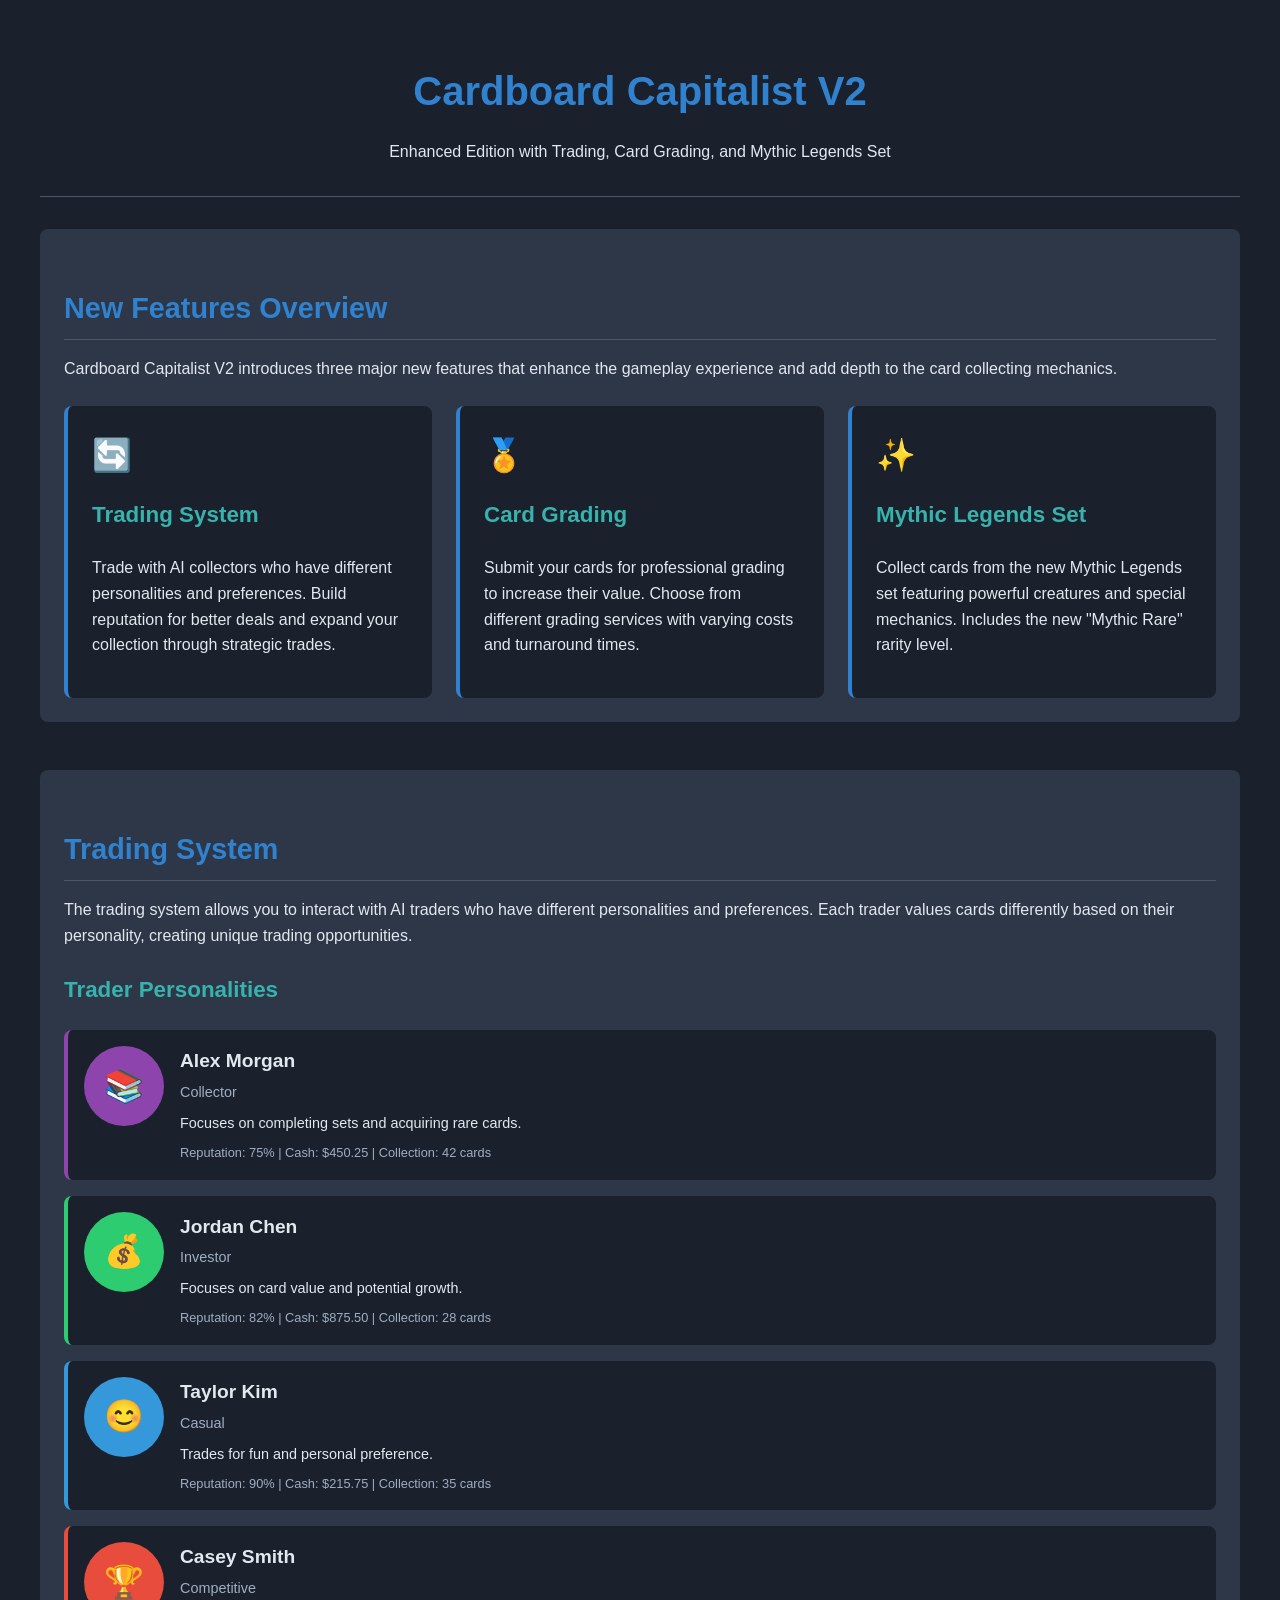
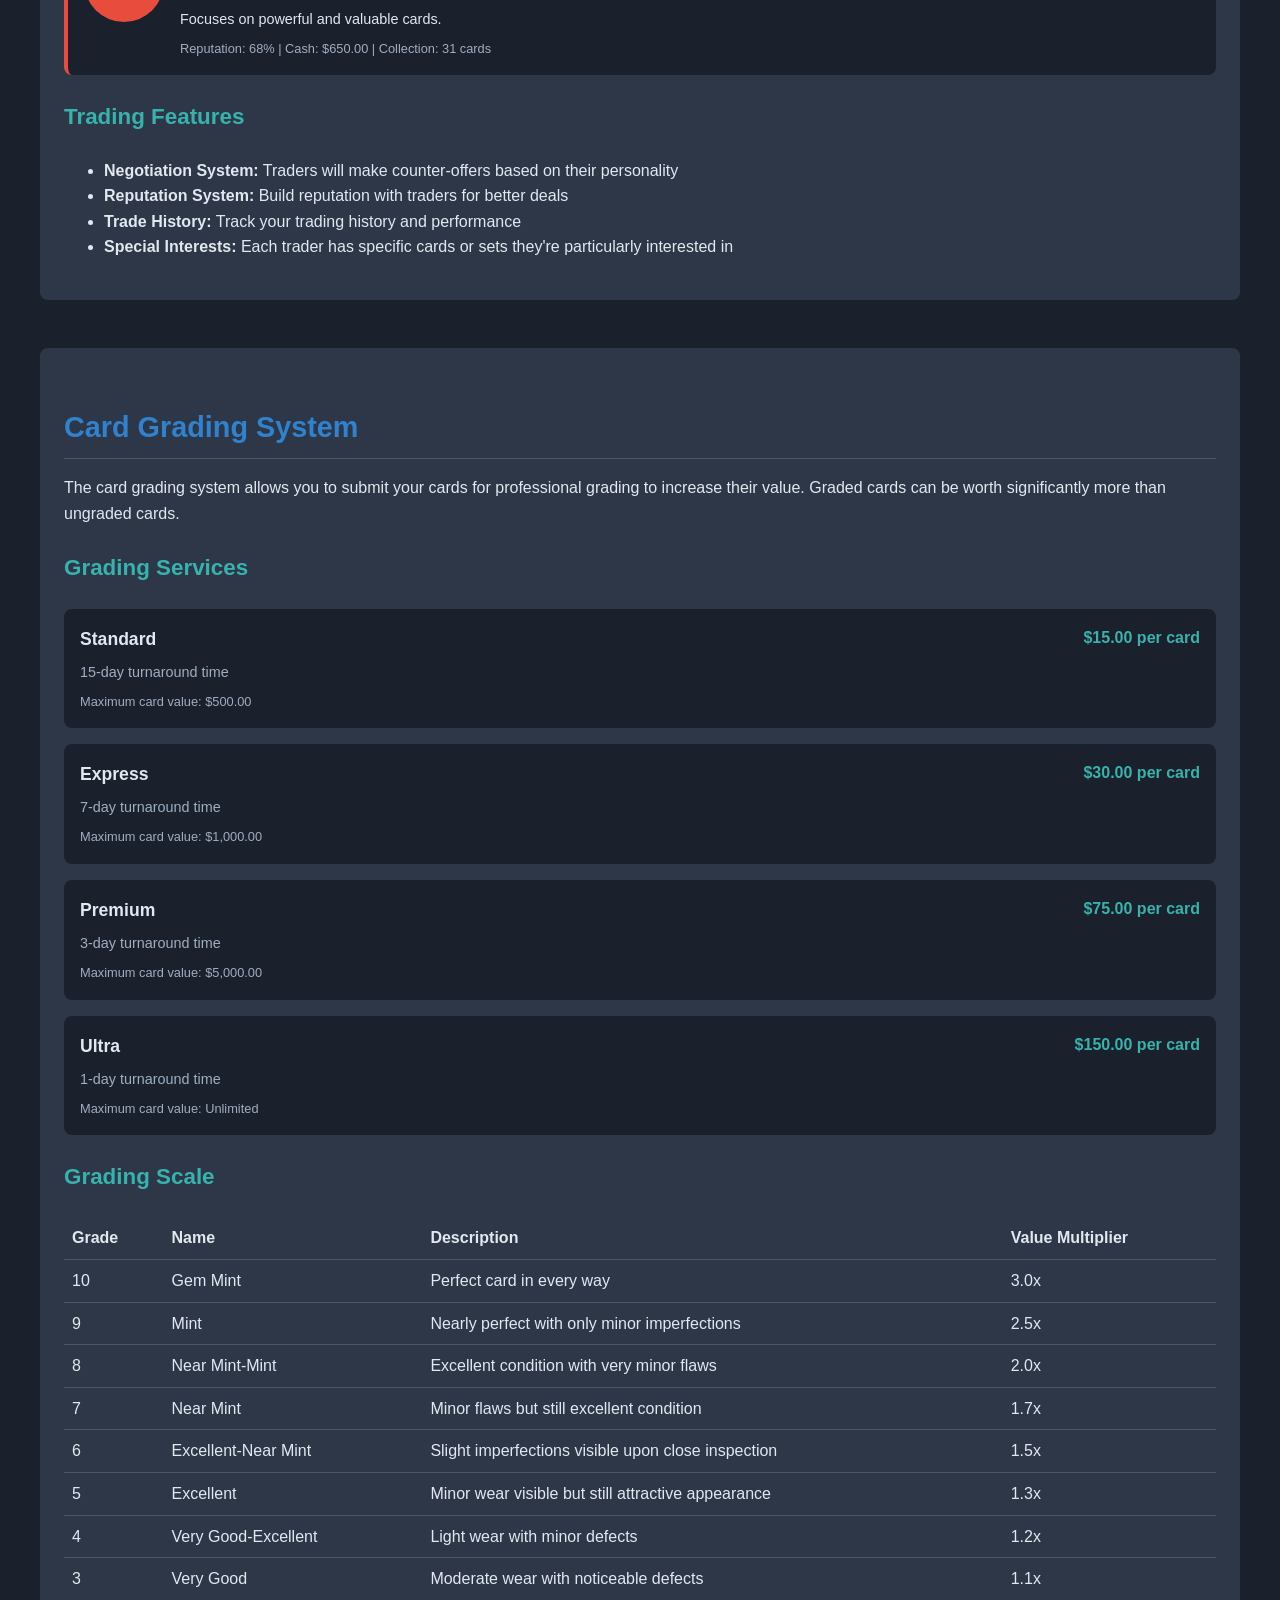
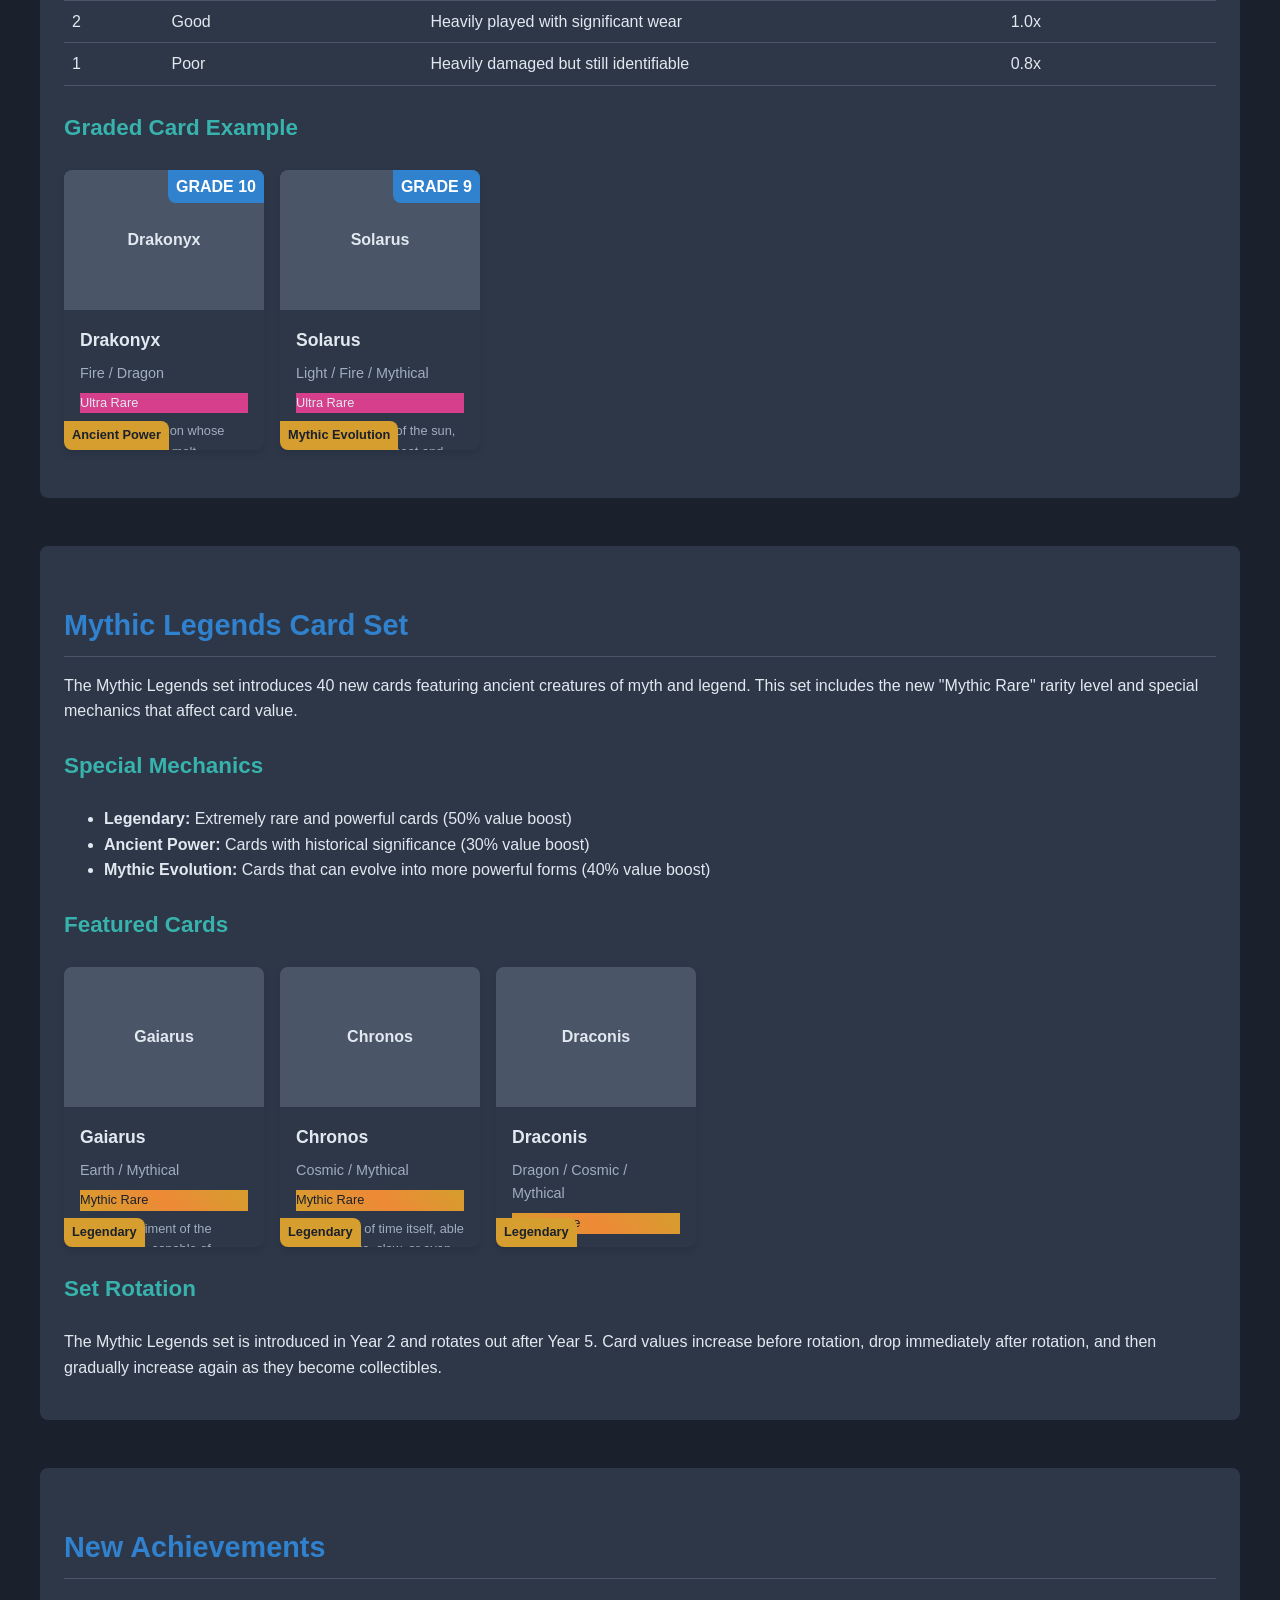
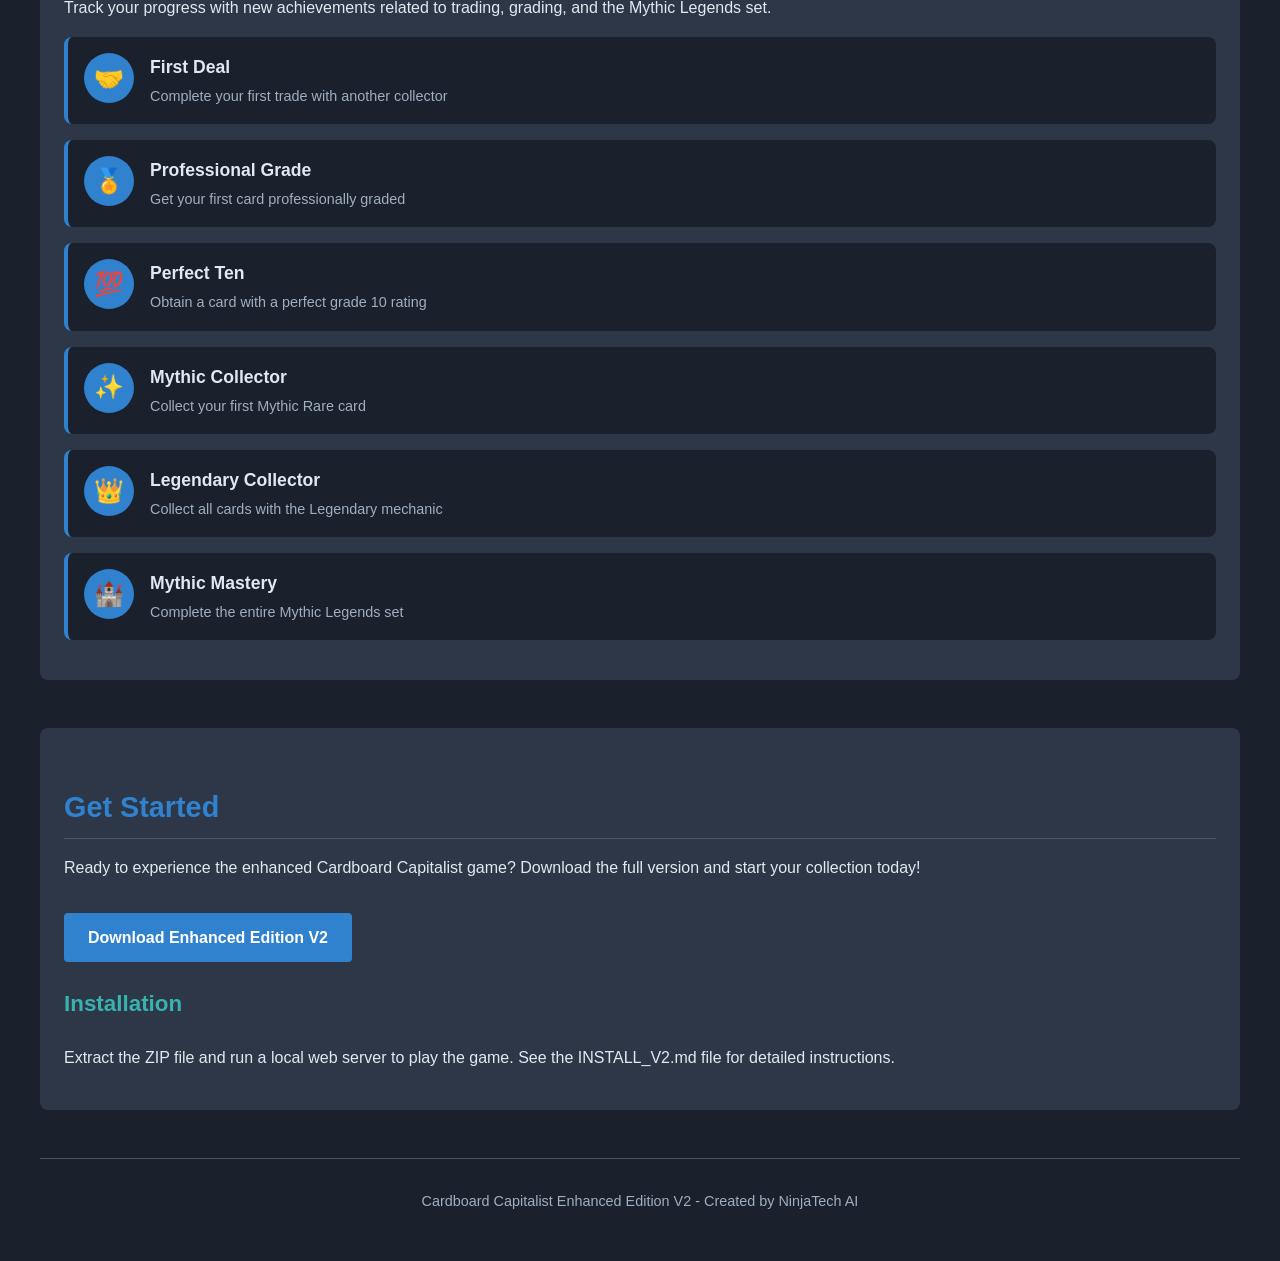
==== demo_v2.html @ 0f9c6e21 "Add files via upload" ====
<!DOCTYPE html>
<html lang="en">
<head>
    <meta charset="UTF-8">
    <meta name="viewport" content="width=device-width, initial-scale=1.0">
    <title>Cardboard Capitalist V2 - Demo</title>
    <style>
        /* Base styles */
        body {
            font-family: 'Arial', sans-serif;
            background-color: #1a202c;
            color: #e2e8f0;
            margin: 0;
            padding: 0;
            line-height: 1.6;
        }
        
        .container {
            max-width: 1200px;
            margin: 0 auto;
            padding: 2rem;
        }
        
        header {
            text-align: center;
            margin-bottom: 2rem;
            padding-bottom: 1rem;
            border-bottom: 1px solid #4a5568;
        }
        
        h1 {
            font-size: 2.5rem;
            margin-bottom: 0.5rem;
            color: #3182ce;
        }
        
        h2 {
            font-size: 1.8rem;
            margin-top: 2rem;
            margin-bottom: 1rem;
            color: #3182ce;
            border-bottom: 1px solid #4a5568;
            padding-bottom: 0.5rem;
        }
        
        h3 {
            font-size: 1.4rem;
            margin-top: 1.5rem;
            color: #38b2ac;
        }
        
        p {
            margin-bottom: 1rem;
        }
        
        .feature-section {
            margin-bottom: 3rem;
            background-color: #2d3748;
            border-radius: 0.5rem;
            padding: 1.5rem;
        }
        
        .feature-grid {
            display: grid;
            grid-template-columns: repeat(auto-fill, minmax(300px, 1fr));
            gap: 1.5rem;
            margin-top: 1.5rem;
        }
        
        .feature-card {
            background-color: #1a202c;
            border-radius: 0.5rem;
            padding: 1.5rem;
            border-left: 4px solid #3182ce;
        }
        
        .feature-card h3 {
            margin-top: 0;
        }
        
        .feature-icon {
            font-size: 2rem;
            margin-bottom: 1rem;
        }
        
        .screenshot {
            width: 100%;
            border-radius: 0.5rem;
            margin: 1rem 0;
            border: 2px solid #4a5568;
        }
        
        .card-display {
            display: flex;
            flex-wrap: wrap;
            gap: 1rem;
            margin: 1.5rem 0;
        }
        
        .card {
            position: relative;
            width: 200px;
            height: 280px;
            background-color: #2d3748;
            border-radius: 0.5rem;
            overflow: hidden;
            box-shadow: 0 4px 6px rgba(0, 0, 0, 0.1);
        }
        
        .card-art {
            width: 100%;
            height: 50%;
            background-color: #4a5568;
            display: flex;
            align-items: center;
            justify-content: center;
            color: #e2e8f0;
            font-weight: bold;
        }
        
        .card-info {
            padding: 1rem;
        }
        
        .card-name {
            font-weight: bold;
            font-size: 1.1rem;
            margin-bottom: 0.5rem;
        }
        
        .card-type {
            font-size: 0.9rem;
            color: #a0aec0;
            margin-bottom: 0.5rem;
        }
        
        .card-rarity {
            font-size: 0.8rem;
            margin-bottom: 0.5rem;
        }
        
        .card-description {
            font-size: 0.8rem;
            color: #a0aec0;
        }
        
        .card-grade {
            position: absolute;
            top: 0;
            right: 0;
            background-color: #3182ce;
            color: white;
            padding: 0.25rem 0.5rem;
            font-weight: bold;
            border-bottom-left-radius: 0.5rem;
        }
        
        .card-mechanic {
            position: absolute;
            bottom: 0;
            left: 0;
            background-color: #d69e2e;
            color: #1a202c;
            padding: 0.25rem 0.5rem;
            font-weight: bold;
            border-top-right-radius: 0.5rem;
            font-size: 0.8rem;
        }
        
        .mythic-rare {
            background: linear-gradient(45deg, #d69e2e, #ed8936, #d69e2e);
            color: #1a202c;
        }
        
        .ultra-rare {
            background-color: #d53f8c;
        }
        
        .rare {
            background-color: #3182ce;
        }
        
        .uncommon {
            background-color: #38a169;
        }
        
        .common {
            background-color: #718096;
        }
        
        .trader {
            display: flex;
            background-color: #1a202c;
            border-radius: 0.5rem;
            padding: 1rem;
            margin-bottom: 1rem;
            border-left: 4px solid;
        }
        
        .trader-avatar {
            width: 80px;
            height: 80px;
            border-radius: 50%;
            background-color: #4a5568;
            margin-right: 1rem;
            display: flex;
            align-items: center;
            justify-content: center;
            font-size: 2rem;
        }
        
        .trader-info {
            flex: 1;
        }
        
        .trader-name {
            font-weight: bold;
            font-size: 1.2rem;
            margin-bottom: 0.25rem;
        }
        
        .trader-personality {
            font-size: 0.9rem;
            color: #a0aec0;
            margin-bottom: 0.5rem;
        }
        
        .trader-description {
            font-size: 0.9rem;
            margin-bottom: 0.5rem;
        }
        
        .trader-stats {
            font-size: 0.8rem;
            color: #a0aec0;
        }
        
        .collector {
            border-color: #8e44ad;
        }
        
        .collector .trader-avatar {
            background-color: #8e44ad;
        }
        
        .investor {
            border-color: #2ecc71;
        }
        
        .investor .trader-avatar {
            background-color: #2ecc71;
        }
        
        .casual {
            border-color: #3498db;
        }
        
        .casual .trader-avatar {
            background-color: #3498db;
        }
        
        .competitive {
            border-color: #e74c3c;
        }
        
        .competitive .trader-avatar {
            background-color: #e74c3c;
        }
        
        .grading-service {
            background-color: #1a202c;
            border-radius: 0.5rem;
            padding: 1rem;
            margin-bottom: 1rem;
        }
        
        .grading-service-header {
            display: flex;
            justify-content: space-between;
            margin-bottom: 0.5rem;
        }
        
        .grading-service-name {
            font-weight: bold;
            font-size: 1.1rem;
        }
        
        .grading-service-cost {
            font-weight: bold;
            color: #38b2ac;
        }
        
        .grading-service-description {
            font-size: 0.9rem;
            color: #a0aec0;
            margin-bottom: 0.5rem;
        }
        
        .grading-service-details {
            font-size: 0.8rem;
            color: #a0aec0;
        }
        
        .grading-scale {
            width: 100%;
            border-collapse: collapse;
            margin: 1rem 0;
        }
        
        .grading-scale th, .grading-scale td {
            padding: 0.5rem;
            text-align: left;
            border-bottom: 1px solid #4a5568;
        }
        
        .grading-scale th {
            background-color: #2d3748;
            font-weight: bold;
        }
        
        .achievement {
            display: flex;
            background-color: #1a202c;
            border-radius: 0.5rem;
            padding: 1rem;
            margin-bottom: 1rem;
            border-left: 4px solid #3182ce;
        }
        
        .achievement-icon {
            width: 50px;
            height: 50px;
            border-radius: 50%;
            background-color: #3182ce;
            margin-right: 1rem;
            display: flex;
            align-items: center;
            justify-content: center;
            font-size: 1.5rem;
        }
        
        .achievement-info {
            flex: 1;
        }
        
        .achievement-name {
            font-weight: bold;
            font-size: 1.1rem;
            margin-bottom: 0.25rem;
        }
        
        .achievement-description {
            font-size: 0.9rem;
            color: #a0aec0;
        }
        
        .cta-button {
            display: inline-block;
            background-color: #3182ce;
            color: white;
            padding: 0.75rem 1.5rem;
            border-radius: 0.25rem;
            font-weight: bold;
            text-decoration: none;
            margin-top: 1rem;
            transition: background-color 0.2s ease;
        }
        
        .cta-button:hover {
            background-color: #2c5282;
        }
        
        footer {
            text-align: center;
            margin-top: 3rem;
            padding-top: 1rem;
            border-top: 1px solid #4a5568;
            color: #a0aec0;
            font-size: 0.9rem;
        }
    </style>
<script src="https://sites.super.myninja.ai/_assets/ninja-daytona-script.js"></script>
</head>
<body>
    <div class="container">
        <header>
            <h1>Cardboard Capitalist V2</h1>
            <p>Enhanced Edition with Trading, Card Grading, and Mythic Legends Set</p>
        </header>
        
        <div class="feature-section">
            <h2>New Features Overview</h2>
            <p>Cardboard Capitalist V2 introduces three major new features that enhance the gameplay experience and add depth to the card collecting mechanics.</p>
            
            <div class="feature-grid">
                <div class="feature-card">
                    <div class="feature-icon">🔄</div>
                    <h3>Trading System</h3>
                    <p>Trade with AI collectors who have different personalities and preferences. Build reputation for better deals and expand your collection through strategic trades.</p>
                </div>
                
                <div class="feature-card">
                    <div class="feature-icon">🏅</div>
                    <h3>Card Grading</h3>
                    <p>Submit your cards for professional grading to increase their value. Choose from different grading services with varying costs and turnaround times.</p>
                </div>
                
                <div class="feature-card">
                    <div class="feature-icon">✨</div>
                    <h3>Mythic Legends Set</h3>
                    <p>Collect cards from the new Mythic Legends set featuring powerful creatures and special mechanics. Includes the new "Mythic Rare" rarity level.</p>
                </div>
            </div>
        </div>
        
        <div class="feature-section">
            <h2>Trading System</h2>
            <p>The trading system allows you to interact with AI traders who have different personalities and preferences. Each trader values cards differently based on their personality, creating unique trading opportunities.</p>
            
            <h3>Trader Personalities</h3>
            <div class="trader collector">
                <div class="trader-avatar">📚</div>
                <div class="trader-info">
                    <div class="trader-name">Alex Morgan</div>
                    <div class="trader-personality">Collector</div>
                    <div class="trader-description">Focuses on completing sets and acquiring rare cards.</div>
                    <div class="trader-stats">Reputation: 75% | Cash: $450.25 | Collection: 42 cards</div>
                </div>
            </div>
            
            <div class="trader investor">
                <div class="trader-avatar">💰</div>
                <div class="trader-info">
                    <div class="trader-name">Jordan Chen</div>
                    <div class="trader-personality">Investor</div>
                    <div class="trader-description">Focuses on card value and potential growth.</div>
                    <div class="trader-stats">Reputation: 82% | Cash: $875.50 | Collection: 28 cards</div>
                </div>
            </div>
            
            <div class="trader casual">
                <div class="trader-avatar">😊</div>
                <div class="trader-info">
                    <div class="trader-name">Taylor Kim</div>
                    <div class="trader-personality">Casual</div>
                    <div class="trader-description">Trades for fun and personal preference.</div>
                    <div class="trader-stats">Reputation: 90% | Cash: $215.75 | Collection: 35 cards</div>
                </div>
            </div>
            
            <div class="trader competitive">
                <div class="trader-avatar">🏆</div>
                <div class="trader-info">
                    <div class="trader-name">Casey Smith</div>
                    <div class="trader-personality">Competitive</div>
                    <div class="trader-description">Focuses on powerful and valuable cards.</div>
                    <div class="trader-stats">Reputation: 68% | Cash: $650.00 | Collection: 31 cards</div>
                </div>
            </div>
            
            <h3>Trading Features</h3>
            <ul>
                <li><strong>Negotiation System:</strong> Traders will make counter-offers based on their personality</li>
                <li><strong>Reputation System:</strong> Build reputation with traders for better deals</li>
                <li><strong>Trade History:</strong> Track your trading history and performance</li>
                <li><strong>Special Interests:</strong> Each trader has specific cards or sets they're particularly interested in</li>
            </ul>
        </div>
        
        <div class="feature-section">
            <h2>Card Grading System</h2>
            <p>The card grading system allows you to submit your cards for professional grading to increase their value. Graded cards can be worth significantly more than ungraded cards.</p>
            
            <h3>Grading Services</h3>
            <div class="grading-service">
                <div class="grading-service-header">
                    <div class="grading-service-name">Standard</div>
                    <div class="grading-service-cost">$15.00 per card</div>
                </div>
                <div class="grading-service-description">15-day turnaround time</div>
                <div class="grading-service-details">Maximum card value: $500.00</div>
            </div>
            
            <div class="grading-service">
                <div class="grading-service-header">
                    <div class="grading-service-name">Express</div>
                    <div class="grading-service-cost">$30.00 per card</div>
                </div>
                <div class="grading-service-description">7-day turnaround time</div>
                <div class="grading-service-details">Maximum card value: $1,000.00</div>
            </div>
            
            <div class="grading-service">
                <div class="grading-service-header">
                    <div class="grading-service-name">Premium</div>
                    <div class="grading-service-cost">$75.00 per card</div>
                </div>
                <div class="grading-service-description">3-day turnaround time</div>
                <div class="grading-service-details">Maximum card value: $5,000.00</div>
            </div>
            
            <div class="grading-service">
                <div class="grading-service-header">
                    <div class="grading-service-name">Ultra</div>
                    <div class="grading-service-cost">$150.00 per card</div>
                </div>
                <div class="grading-service-description">1-day turnaround time</div>
                <div class="grading-service-details">Maximum card value: Unlimited</div>
            </div>
            
            <h3>Grading Scale</h3>
            <table class="grading-scale">
                <thead>
                    <tr>
                        <th>Grade</th>
                        <th>Name</th>
                        <th>Description</th>
                        <th>Value Multiplier</th>
                    </tr>
                </thead>
                <tbody>
                    <tr>
                        <td>10</td>
                        <td>Gem Mint</td>
                        <td>Perfect card in every way</td>
                        <td>3.0x</td>
                    </tr>
                    <tr>
                        <td>9</td>
                        <td>Mint</td>
                        <td>Nearly perfect with only minor imperfections</td>
                        <td>2.5x</td>
                    </tr>
                    <tr>
                        <td>8</td>
                        <td>Near Mint-Mint</td>
                        <td>Excellent condition with very minor flaws</td>
                        <td>2.0x</td>
                    </tr>
                    <tr>
                        <td>7</td>
                        <td>Near Mint</td>
                        <td>Minor flaws but still excellent condition</td>
                        <td>1.7x</td>
                    </tr>
                    <tr>
                        <td>6</td>
                        <td>Excellent-Near Mint</td>
                        <td>Slight imperfections visible upon close inspection</td>
                        <td>1.5x</td>
                    </tr>
                    <tr>
                        <td>5</td>
                        <td>Excellent</td>
                        <td>Minor wear visible but still attractive appearance</td>
                        <td>1.3x</td>
                    </tr>
                    <tr>
                        <td>4</td>
                        <td>Very Good-Excellent</td>
                        <td>Light wear with minor defects</td>
                        <td>1.2x</td>
                    </tr>
                    <tr>
                        <td>3</td>
                        <td>Very Good</td>
                        <td>Moderate wear with noticeable defects</td>
                        <td>1.1x</td>
                    </tr>
                    <tr>
                        <td>2</td>
                        <td>Good</td>
                        <td>Heavily played with significant wear</td>
                        <td>1.0x</td>
                    </tr>
                    <tr>
                        <td>1</td>
                        <td>Poor</td>
                        <td>Heavily damaged but still identifiable</td>
                        <td>0.8x</td>
                    </tr>
                </tbody>
            </table>
            
            <h3>Graded Card Example</h3>
            <div class="card-display">
                <div class="card">
                    <div class="card-grade">GRADE 10</div>
                    <div class="card-art">Drakonyx</div>
                    <div class="card-info">
                        <div class="card-name">Drakonyx</div>
                        <div class="card-type">Fire / Dragon</div>
                        <div class="card-rarity ultra-rare">Ultra Rare</div>
                        <div class="card-description">An ancient dragon whose fiery breath can melt mountains.</div>
                    </div>
                    <div class="card-mechanic">Ancient Power</div>
                </div>
                
                <div class="card">
                    <div class="card-grade">GRADE 9</div>
                    <div class="card-art">Solarus</div>
                    <div class="card-info">
                        <div class="card-name">Solarus</div>
                        <div class="card-type">Light / Fire / Mythical</div>
                        <div class="card-rarity ultra-rare">Ultra Rare</div>
                        <div class="card-description">The embodiment of the sun, radiating intense heat and light.</div>
                    </div>
                    <div class="card-mechanic">Mythic Evolution</div>
                </div>
            </div>
        </div>
        
        <div class="feature-section">
            <h2>Mythic Legends Card Set</h2>
            <p>The Mythic Legends set introduces 40 new cards featuring ancient creatures of myth and legend. This set includes the new "Mythic Rare" rarity level and special mechanics that affect card value.</p>
            
            <h3>Special Mechanics</h3>
            <ul>
                <li><strong>Legendary:</strong> Extremely rare and powerful cards (50% value boost)</li>
                <li><strong>Ancient Power:</strong> Cards with historical significance (30% value boost)</li>
                <li><strong>Mythic Evolution:</strong> Cards that can evolve into more powerful forms (40% value boost)</li>
            </ul>
            
            <h3>Featured Cards</h3>
            <div class="card-display">
                <div class="card">
                    <div class="card-art">Gaiarus</div>
                    <div class="card-info">
                        <div class="card-name">Gaiarus</div>
                        <div class="card-type">Earth / Mythical</div>
                        <div class="card-rarity mythic-rare">Mythic Rare</div>
                        <div class="card-description">The embodiment of the planet itself, capable of causing earthquakes with a single step.</div>
                    </div>
                    <div class="card-mechanic">Legendary</div>
                </div>
                
                <div class="card">
                    <div class="card-art">Chronos</div>
                    <div class="card-info">
                        <div class="card-name">Chronos</div>
                        <div class="card-type">Cosmic / Mythical</div>
                        <div class="card-rarity mythic-rare">Mythic Rare</div>
                        <div class="card-description">The keeper of time itself, able to accelerate, slow, or even stop the flow of time.</div>
                    </div>
                    <div class="card-mechanic">Legendary</div>
                </div>
                
                <div class="card">
                    <div class="card-art">Draconis</div>
                    <div class="card-info">
                        <div class="card-name">Draconis</div>
                        <div class="card-type">Dragon / Cosmic / Mythical</div>
                        <div class="card-rarity mythic-rare">Mythic Rare</div>
                        <div class="card-description">The first dragon ever to exist, from which all other dragons descended.</div>
                    </div>
                    <div class="card-mechanic">Legendary</div>
                </div>
            </div>
            
            <h3>Set Rotation</h3>
            <p>The Mythic Legends set is introduced in Year 2 and rotates out after Year 5. Card values increase before rotation, drop immediately after rotation, and then gradually increase again as they become collectibles.</p>
        </div>
        
        <div class="feature-section">
            <h2>New Achievements</h2>
            <p>Track your progress with new achievements related to trading, grading, and the Mythic Legends set.</p>
            
            <div class="achievement">
                <div class="achievement-icon">🤝</div>
                <div class="achievement-info">
                    <div class="achievement-name">First Deal</div>
                    <div class="achievement-description">Complete your first trade with another collector</div>
                </div>
            </div>
            
            <div class="achievement">
                <div class="achievement-icon">🏅</div>
                <div class="achievement-info">
                    <div class="achievement-name">Professional Grade</div>
                    <div class="achievement-description">Get your first card professionally graded</div>
                </div>
            </div>
            
            <div class="achievement">
                <div class="achievement-icon">💯</div>
                <div class="achievement-info">
                    <div class="achievement-name">Perfect Ten</div>
                    <div class="achievement-description">Obtain a card with a perfect grade 10 rating</div>
                </div>
            </div>
            
            <div class="achievement">
                <div class="achievement-icon">✨</div>
                <div class="achievement-info">
                    <div class="achievement-name">Mythic Collector</div>
                    <div class="achievement-description">Collect your first Mythic Rare card</div>
                </div>
            </div>
            
            <div class="achievement">
                <div class="achievement-icon">👑</div>
                <div class="achievement-info">
                    <div class="achievement-name">Legendary Collector</div>
                    <div class="achievement-description">Collect all cards with the Legendary mechanic</div>
                </div>
            </div>
            
            <div class="achievement">
                <div class="achievement-icon">🏰</div>
                <div class="achievement-info">
                    <div class="achievement-name">Mythic Mastery</div>
                    <div class="achievement-description">Complete the entire Mythic Legends set</div>
                </div>
            </div>
        </div>
        
        <div class="feature-section">
            <h2>Get Started</h2>
            <p>Ready to experience the enhanced Cardboard Capitalist game? Download the full version and start your collection today!</p>
            
            <a href="enhanced_cardboard_capitalist_v2.zip" class="cta-button">Download Enhanced Edition V2</a>
            
            <h3>Installation</h3>
            <p>Extract the ZIP file and run a local web server to play the game. See the INSTALL_V2.md file for detailed instructions.</p>
        </div>
        
        <footer>
            <p>Cardboard Capitalist Enhanced Edition V2 - Created by NinjaTech AI</p>
        </footer>
    </div>
</body>
</html>
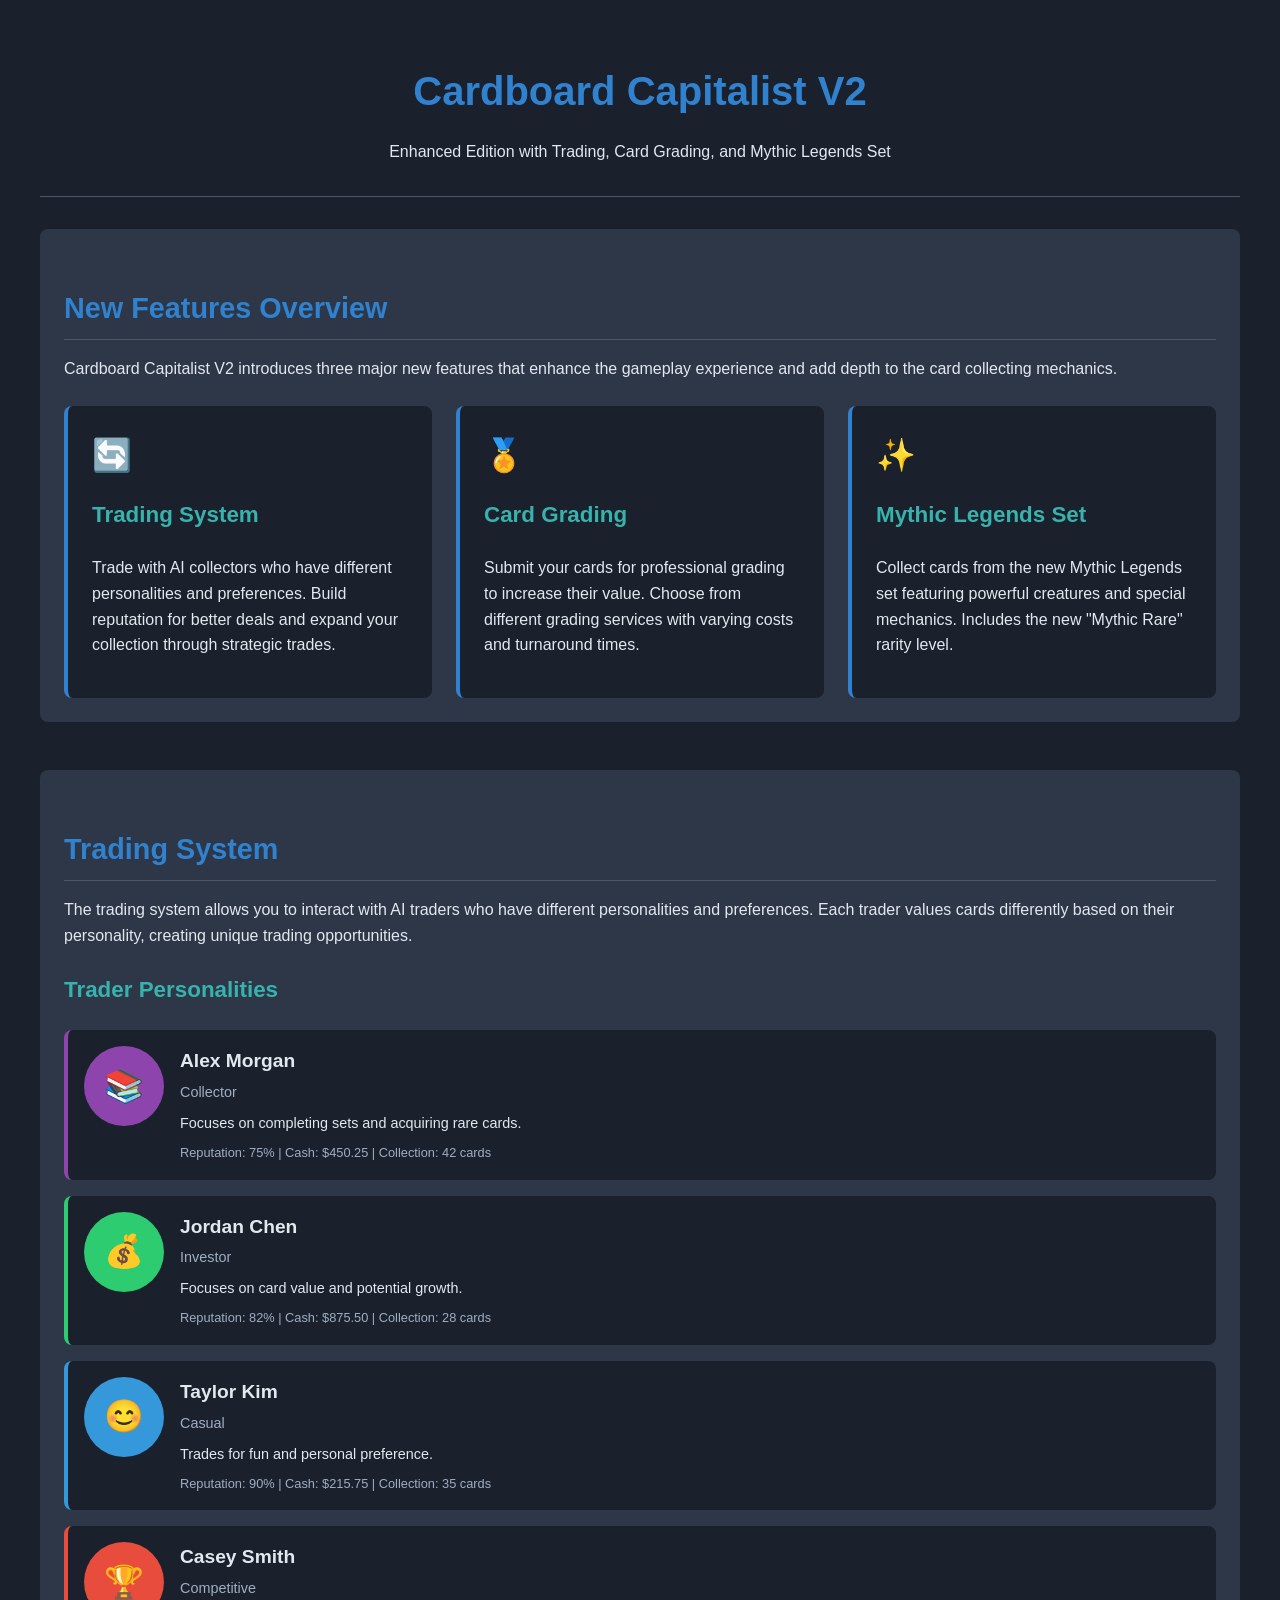
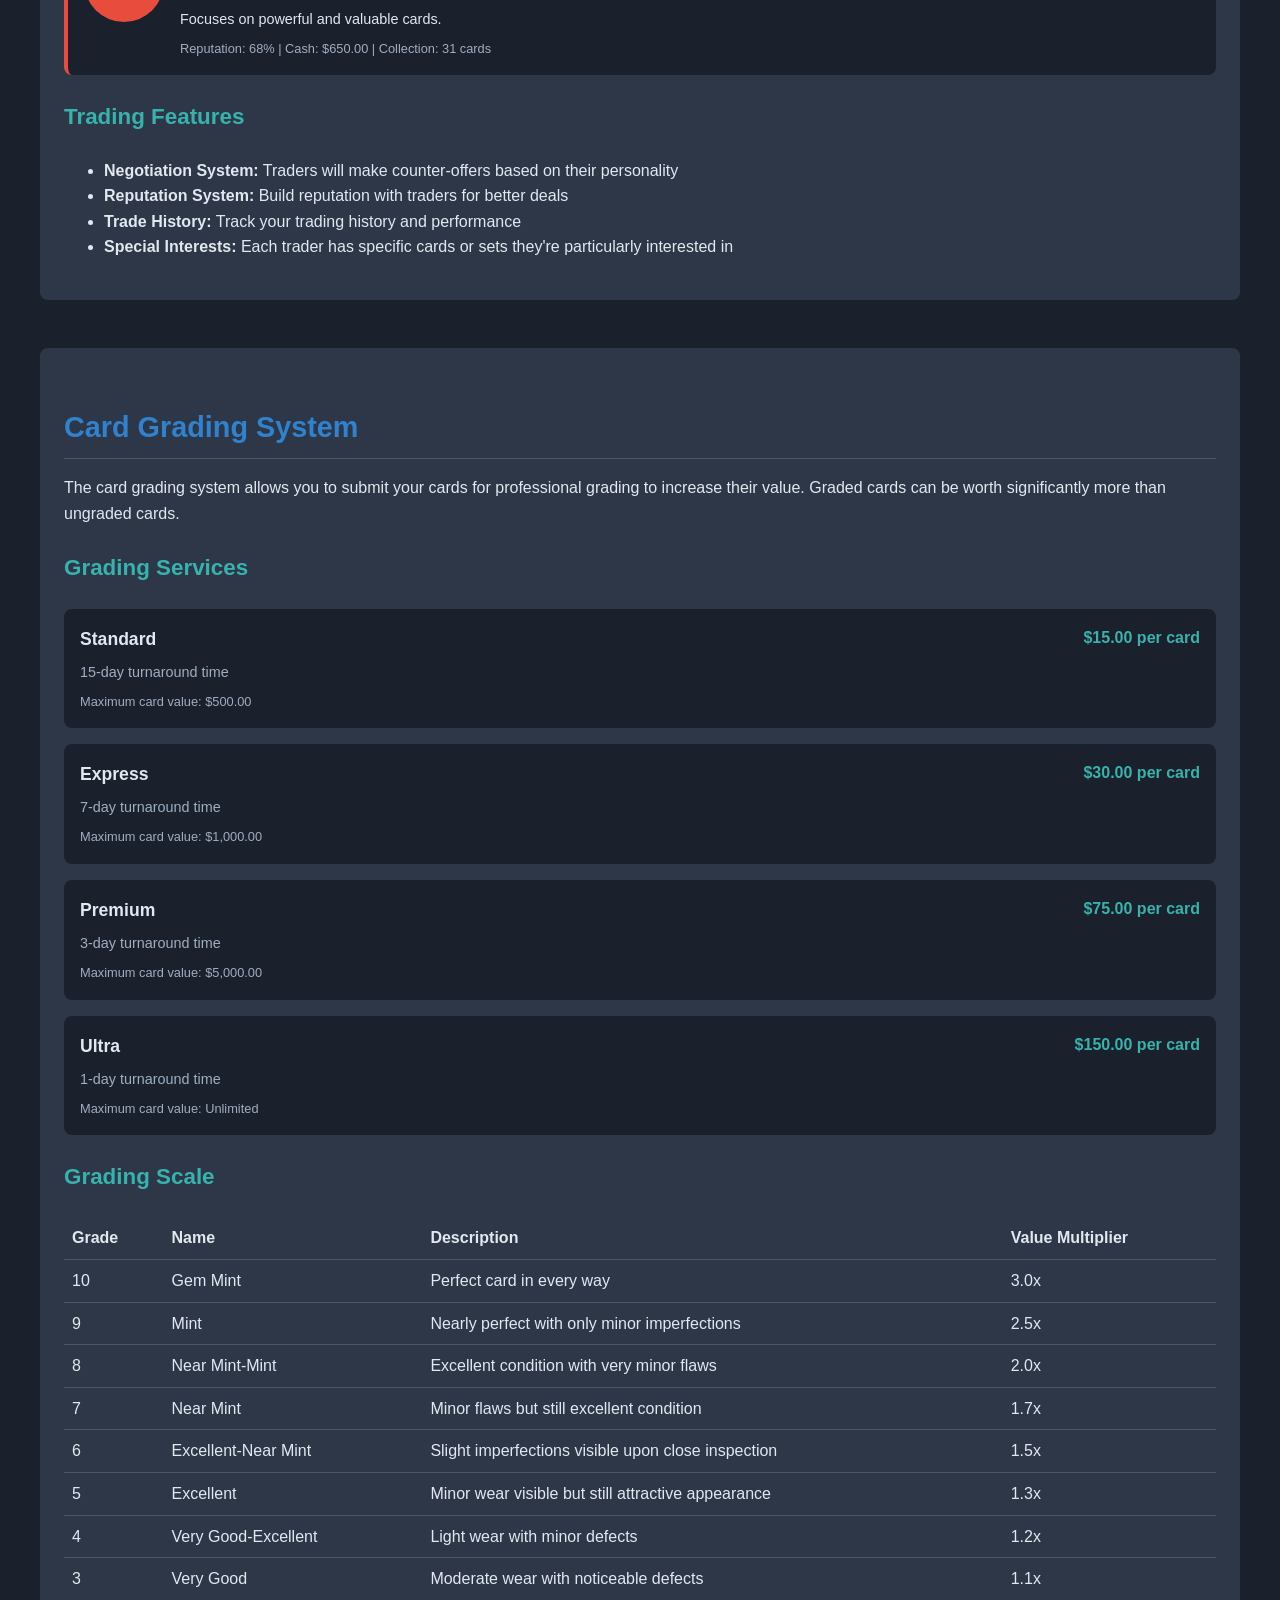
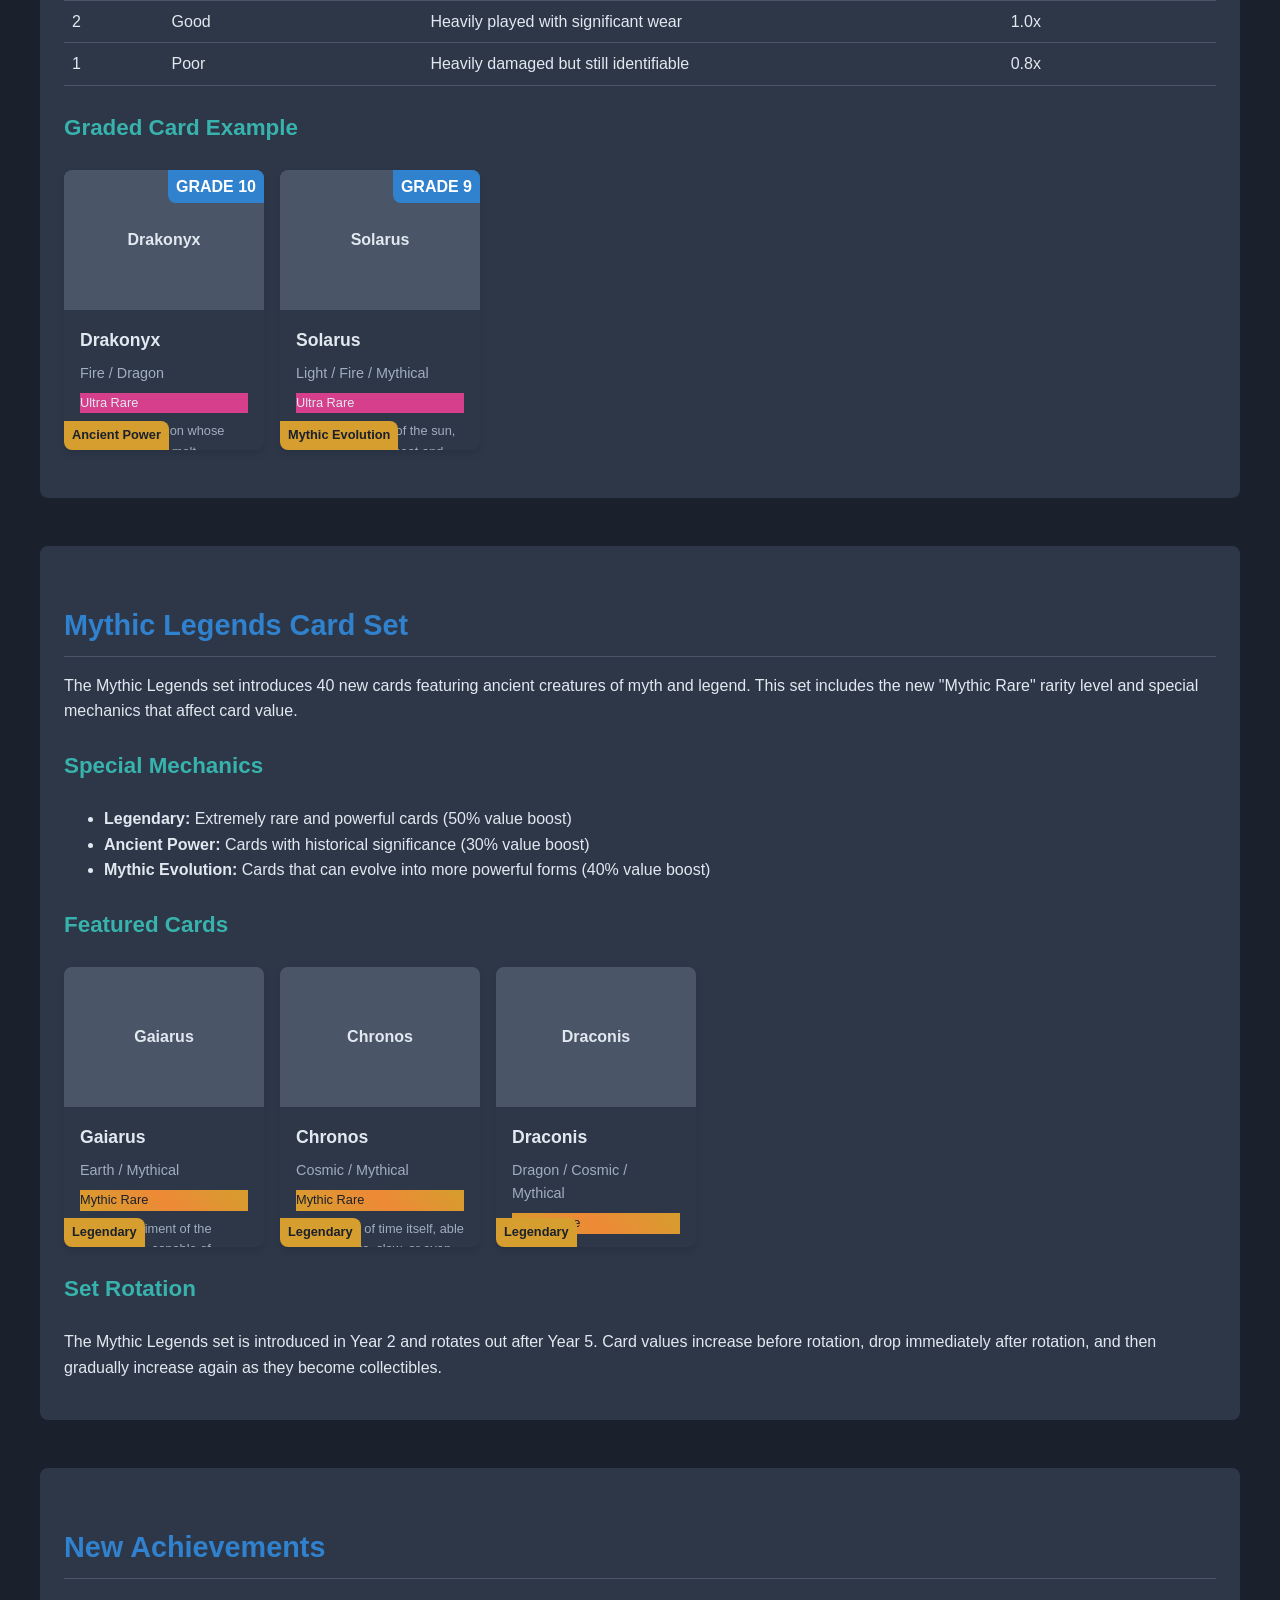
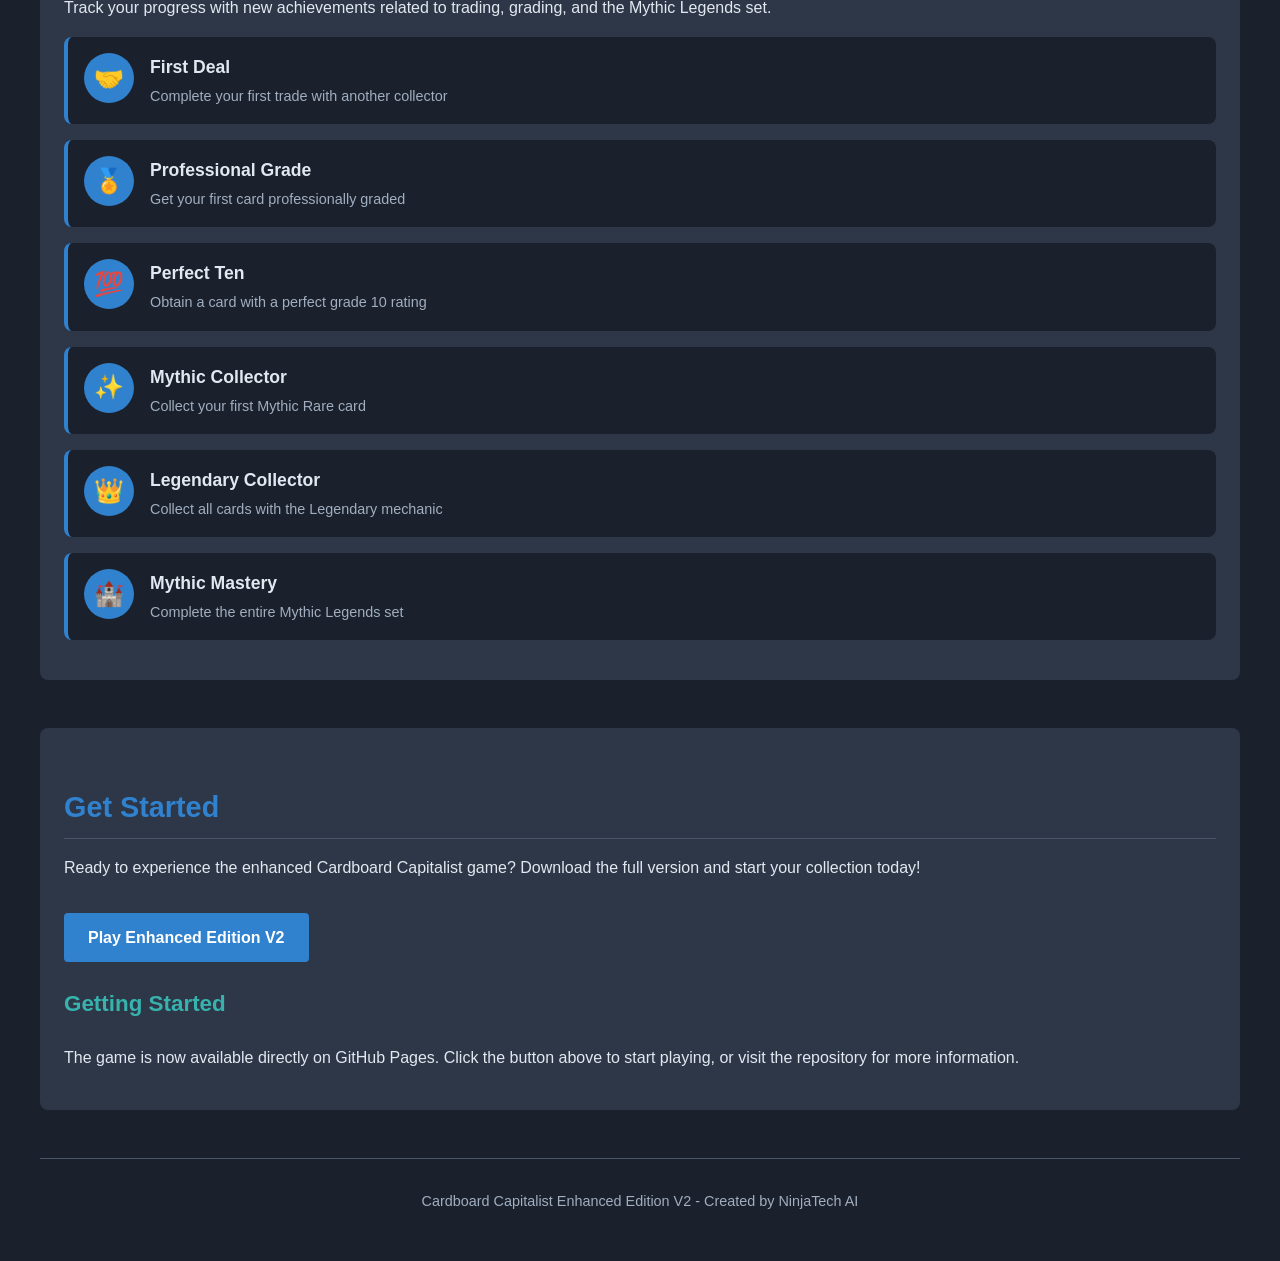
==== commit b8fc5354: "Deploy Enhanced Edition V2 to GitHub Pages as main entry point Co-authored-by: mattyflexx <216077341" ====
--- a/demo_v2.html
+++ b/demo_v2.html
@@ -718,10 +718,10 @@
             <h2>Get Started</h2>
             <p>Ready to experience the enhanced Cardboard Capitalist game? Download the full version and start your collection today!</p>
             
-            <a href="enhanced_cardboard_capitalist_v2.zip" class="cta-button">Download Enhanced Edition V2</a>
-            
-            <h3>Installation</h3>
-            <p>Extract the ZIP file and run a local web server to play the game. See the INSTALL_V2.md file for detailed instructions.</p>
+            <a href="index.html" class="cta-button">Play Enhanced Edition V2</a>
+            
+            <h3>Getting Started</h3>
+            <p>The game is now available directly on GitHub Pages. Click the button above to start playing, or visit the repository for more information.</p>
         </div>
         
         <footer>
